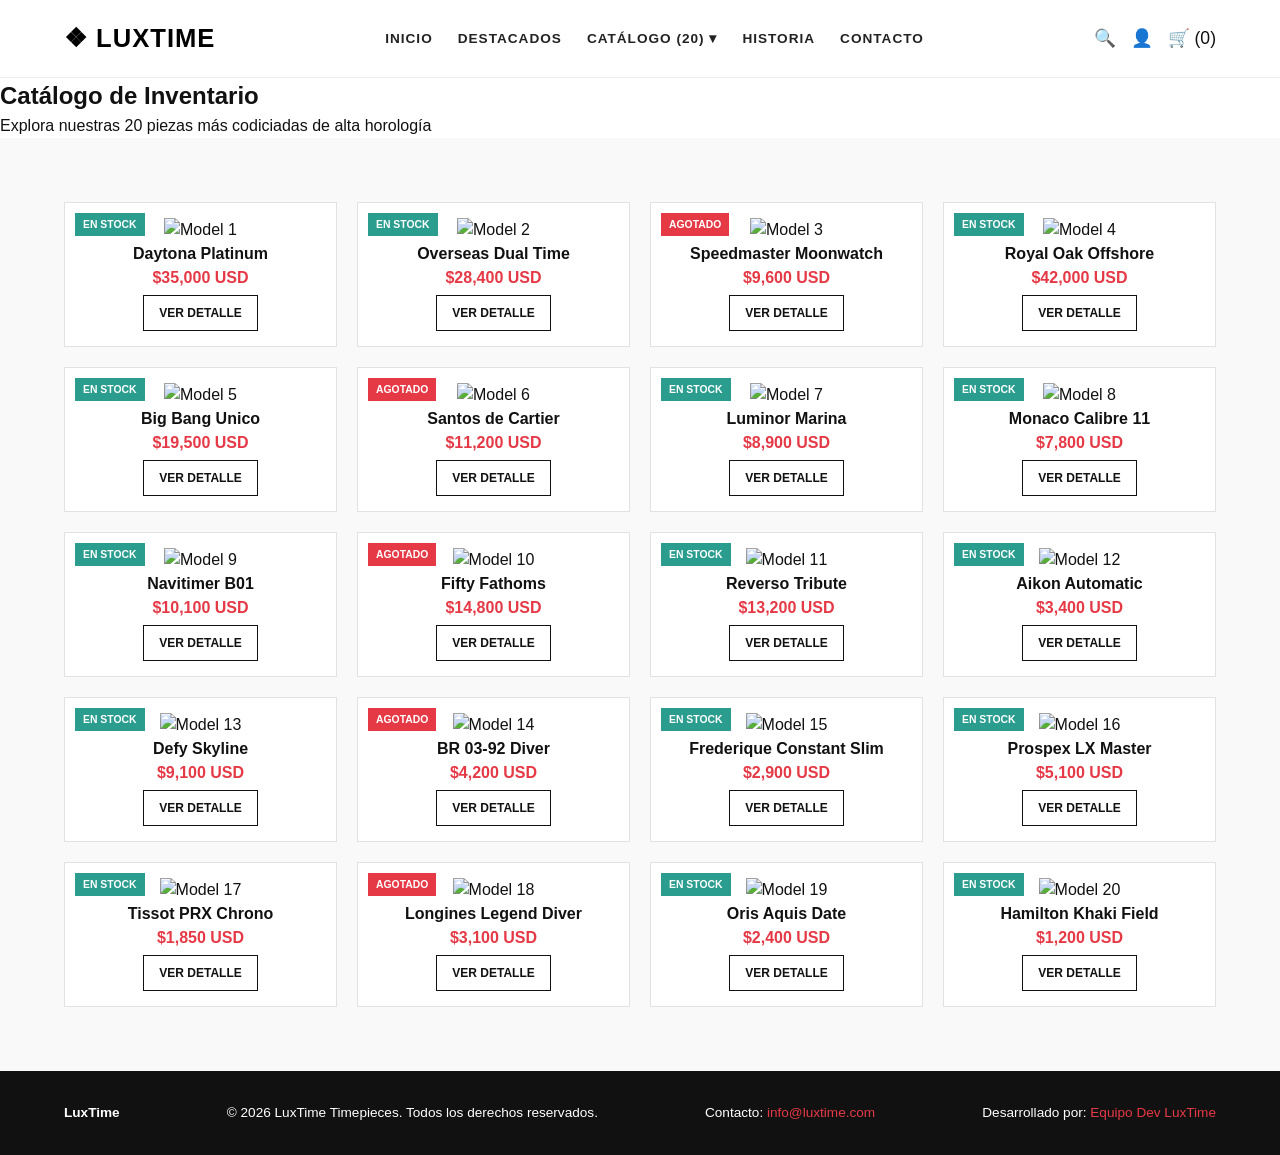
==== catalogo.html @ 8f3d5756 "feat: proyecto LUXTIME con navegación y catálogo completo" ====
<!DOCTYPE html>
<html lang="es">
<head>
    <meta charset="UTF-8">
    <meta name="viewport" content="width=device-width, initial-scale=1.0">
    <title>Catálogo Completo | LuxTime Boutique</title>
    <!-- Vinculamos el mismo CSS para mantener la colorimetría -->
    <link rel="stylesheet" href="style.css">
</head>
<body>

    <!-- NAVBAR IDÉNTICO (Mantenemos coherencia visual) -->
    <header class="navbar">
        <div class="logo">
            <span class="logo-icon">❖</span> LuxTime
        </div>
        <nav>
    <ul class="nav-links">
        <li><a href="index.html">INICIO</a></li>
        <li><a href="index.html#destacados">DESTACADOS</a></li>
        
        <!-- ELEMENTO CON DESPLEGABLE -->
        <li class="dropdown">
            <a href="catalogo.html" class="dropbtn">CATÁLOGO (20) ▾</a>
            <div class="dropdown-content">
                <a href="catalogo.html" class="btn-dropdown">VER COLECCIÓN</a>
                <a href="catalogo.html">Ver Disponibles</a>
                <a href="catalogo.html">Agotados</a>
            </div>
        </li>

        <li><a href="index.html#historia">HISTORIA</a></li>
        <li><a href="index.html#contacto">CONTACTO</a></li>
    </ul>
</nav>
        <div class="nav-icons">
            <span>🔍</span>
            <span>👤</span>
            <span>🛒 (0)</span>
        </div>
    </header>

    <!-- BANNER SECUNDARIO PARA EL CATÁLOGO -->
    <section class="catalog-hero">
        <h1>Catálogo de Inventario</h1>
        <p>Explora nuestras 20 piezas más codiciadas de alta horología</p>
    </section>

    <!-- SECCIÓN: CATÁLOGO COMPLETO (20 RELOJES) -->
    <main class="container bg-light">
        <div class="grid-catalog">
            <!-- 1 -->
            <div class="catalog-card">
                <span class="badge stock">En Stock</span>
                <img src="https://images.unsplash.com/photo-1523275335684-37898b6baf30?w=400" alt="Model 1">
                <h4>Daytona Platinum</h4>
                <p class="price">$35,000 USD</p>
                <a href="index.html#detalle-producto" class="btn-card">Ver Detalle</a>
            </div>
            <!-- 2 -->
            <div class="catalog-card">
                <span class="badge stock">En Stock</span>
                <img src="https://images.unsplash.com/photo-1522335789203-aabd1fc54bc9?w=400" alt="Model 2">
                <h4>Overseas Dual Time</h4>
                <p class="price">$28,400 USD</p>
                <a href="index.html#detalle-producto" class="btn-card">Ver Detalle</a>
            </div>
            <!-- 3 -->
            <div class="catalog-card">
                <span class="badge soldout">Agotado</span>
                <img src="https://images.unsplash.com/photo-1547996160-81dfa63595aa?w=400" alt="Model 3">
                <h4>Speedmaster Moonwatch</h4>
                <p class="price">$9,600 USD</p>
                <a href="index.html#detalle-producto" class="btn-card">Ver Detalle</a>
            </div>
            <!-- 4 -->
            <div class="catalog-card">
                <span class="badge stock">En Stock</span>
                <img src="https://images.unsplash.com/photo-1539185441755-769473a23570?w=400" alt="Model 4">
                <h4>Royal Oak Offshore</h4>
                <p class="price">$42,000 USD</p>
                <a href="index.html#detalle-producto" class="btn-card">Ver Detalle</a>
            </div>
            <!-- 5 -->
            <div class="catalog-card">
                <span class="badge stock">En Stock</span>
                <img src="https://images.unsplash.com/photo-1524805444758-089113d48a6d?w=400" alt="Model 5">
                <h4>Big Bang Unico</h4>
                <p class="price">$19,500 USD</p>
                <a href="index.html#detalle-producto" class="btn-card">Ver Detalle</a>
            </div>
            <!-- 6 -->
            <div class="catalog-card">
                <span class="badge soldout">Agotado</span>
                <img src="https://images.unsplash.com/photo-1614164185128-e4ec99c436d7?w=400" alt="Model 6">
                <h4>Santos de Cartier</h4>
                <p class="price">$11,200 USD</p>
                <a href="index.html#detalle-producto" class="btn-card">Ver Detalle</a>
            </div>
            <!-- 7 -->
            <div class="catalog-card">
                <span class="badge stock">En Stock</span>
                <img src="https://images.unsplash.com/photo-1523275335684-37898b6baf30?w=400" alt="Model 7">
                <h4>Luminor Marina</h4>
                <p class="price">$8,900 USD</p>
                <a href="index.html#detalle-producto" class="btn-card">Ver Detalle</a>
            </div>
            <!-- 8 -->
            <div class="catalog-card">
                <span class="badge stock">En Stock</span>
                <img src="https://images.unsplash.com/photo-1522335789203-aabd1fc54bc9?w=400" alt="Model 8">
                <h4>Monaco Calibre 11</h4>
                <p class="price">$7,800 USD</p>
                <a href="index.html#detalle-producto" class="btn-card">Ver Detalle</a>
            </div>
            <!-- 9 -->
            <div class="catalog-card">
                <span class="badge stock">En Stock</span>
                <img src="https://images.unsplash.com/photo-1547996160-81dfa63595aa?w=400" alt="Model 9">
                <h4>Navitimer B01</h4>
                <p class="price">$10,100 USD</p>
                <a href="index.html#detalle-producto" class="btn-card">Ver Detalle</a>
            </div>
            <!-- 10 -->
            <div class="catalog-card">
                <span class="badge soldout">Agotado</span>
                <img src="https://images.unsplash.com/photo-1539185441755-769473a23570?w=400" alt="Model 10">
                <h4>Fifty Fathoms</h4>
                <p class="price">$14,800 USD</p>
                <a href="index.html#detalle-producto" class="btn-card">Ver Detalle</a>
            </div>
            <!-- 11 -->
            <div class="catalog-card">
                <span class="badge stock">En Stock</span>
                <img src="https://images.unsplash.com/photo-1524805444758-089113d48a6d?w=400" alt="Model 11">
                <h4>Reverso Tribute</h4>
                <p class="price">$13,200 USD</p>
                <a href="index.html#detalle-producto" class="btn-card">Ver Detalle</a>
            </div>
            <!-- 12 -->
            <div class="catalog-card">
                <span class="badge stock">En Stock</span>
                <img src="https://images.unsplash.com/photo-1614164185128-e4ec99c436d7?w=400" alt="Model 12">
                <h4>Aikon Automatic</h4>
                <p class="price">$3,400 USD</p>
                <a href="index.html#detalle-producto" class="btn-card">Ver Detalle</a>
            </div>
            <!-- 13 -->
            <div class="catalog-card">
                <span class="badge stock">En Stock</span>
                <img src="https://images.unsplash.com/photo-1523275335684-37898b6baf30?w=400" alt="Model 13">
                <h4>Defy Skyline</h4>
                <p class="price">$9,100 USD</p>
                <a href="index.html#detalle-producto" class="btn-card">Ver Detalle</a>
            </div>
            <!-- 14 -->
            <div class="catalog-card">
                <span class="badge soldout">Agotado</span>
                <img src="https://images.unsplash.com/photo-1522335789203-aabd1fc54bc9?w=400" alt="Model 14">
                <h4>BR 03-92 Diver</h4>
                <p class="price">$4,200 USD</p>
                <a href="index.html#detalle-producto" class="btn-card">Ver Detalle</a>
            </div>
            <!-- 15 -->
            <div class="catalog-card">
                <span class="badge stock">En Stock</span>
                <img src="https://images.unsplash.com/photo-1547996160-81dfa63595aa?w=400" alt="Model 15">
                <h4>Frederique Constant Slim</h4>
                <p class="price">$2,900 USD</p>
                <a href="index.html#detalle-producto" class="btn-card">Ver Detalle</a>
            </div>
            <!-- 16 -->
            <div class="catalog-card">
                <span class="badge stock">En Stock</span>
                <img src="https://images.unsplash.com/photo-1539185441755-769473a23570?w=400" alt="Model 16">
                <h4>Prospex LX Master</h4>
                <p class="price">$5,100 USD</p>
                <a href="index.html#detalle-producto" class="btn-card">Ver Detalle</a>
            </div>
            <!-- 17 -->
            <div class="catalog-card">
                <span class="badge stock">En Stock</span>
                <img src="https://images.unsplash.com/photo-1524805444758-089113d48a6d?w=400" alt="Model 17">
                <h4>Tissot PRX Chrono</h4>
                <p class="price">$1,850 USD</p>
                <a href="index.html#detalle-producto" class="btn-card">Ver Detalle</a>
            </div>
            <!-- 18 -->
            <div class="catalog-card">
                <span class="badge soldout">Agotado</span>
                <img src="https://images.unsplash.com/photo-1614164185128-e4ec99c436d7?w=400" alt="Model 18">
                <h4>Longines Legend Diver</h4>
                <p class="price">$3,100 USD</p>
                <a href="index.html#detalle-producto" class="btn-card">Ver Detalle</a>
            </div>
            <!-- 19 -->
            <div class="catalog-card">
                <span class="badge stock">En Stock</span>
                <img src="https://images.unsplash.com/photo-1523275335684-37898b6baf30?w=400" alt="Model 19">
                <h4>Oris Aquis Date</h4>
                <p class="price">$2,400 USD</p>
                <a href="index.html#detalle-producto" class="btn-card">Ver Detalle</a>
            </div>
            <!-- 20 -->
            <div class="catalog-card">
                <span class="badge stock">En Stock</span>
                <img src="https://images.unsplash.com/photo-1522335789203-aabd1fc54bc9?w=400" alt="Model 20">
                <h4>Hamilton Khaki Field</h4>
                <p class="price">$1,200 USD</p>
                <a href="index.html#detalle-producto" class="btn-card">Ver Detalle</a>
            </div>
        </div>
    </main>

    <!-- FOOTER FLEXBOX -->
    <footer class="site-footer">
        <div class="footer-container">
            <div class="footer-item">
                <strong>LuxTime</strong>
            </div>
            <div class="footer-item">
                © 2026 LuxTime Timepieces. Todos los derechos reservados.
            </div>
            <div class="footer-item">
                Contacto: <a href="mailto:info@luxtime.com">info@luxtime.com</a>
            </div>
            <div class="footer-item">
                Desarrollado por: <a href="#">Equipo Dev LuxTime</a>
            </div>
        </div>
    </footer>

</body>
</html>
---- style.css ----
/* RESET GENERAL Y TIPOGRAFÍA LIMPIA (ESTILO CRM JEWELERS) */
* {
    margin: 0;
    padding: 0;
    box-sizing: border-box;
    font-family: 'Helvetica Neue', Helvetica, Arial, sans-serif;
}

body {
    background-color: #ffffff;
    color: #111111;
    line-height: 1.5;
}

/* NAVBAR LIMPIO EN FONDO BLANCO COMO CRM JEWELERS */
.navbar {
    display: flex;
    justify-content: space-between;
    align-items: center;
    padding: 1.2rem 5%;
    background-color: #ffffff;
    border-bottom: 1px solid #eeeeee;
    position: sticky;
    top: 0;
    z-index: 1000;
}

.logo {
    font-size: 1.6rem;
    font-weight: 800;
    letter-spacing: 1px;
    color: #000000;
    text-transform: uppercase;
}

.nav-links {
    display: flex;
    list-style: none;
    gap: 25px;
}

.nav-links a {
    text-decoration: none;
    color: #222222;
    font-size: 0.85rem;
    font-weight: 700;
    text-transform: uppercase;
    letter-spacing: 1px;
    transition: color 0.2s;
}

.nav-links a:hover, .nav-links a.active {
    color: #e63946; /* Acento Rojo/Coral tipo CRM Jewelers */
}

.nav-icons {
    display: flex;
    gap: 15px;
    font-size: 1.1rem;
    cursor: pointer;
}

/* BANNER SLIDER CON CSS ANIMATION */
.hero-slider {
    position: relative;
    height: 75vh;
    overflow: hidden;
}

.slide {
    position: absolute;
    width: 100%;
    height: 100%;
    background-size: cover;
    background-position: center;
    display: flex;
    align-items: center;
    justify-content: center;
    opacity: 0;
    animation: slideLoop 12s infinite;
}

.slide-1 {
    background-image: linear-gradient(rgba(0,0,0,0.45), rgba(0,0,0,0.45)), url('https://images.unsplash.com/photo-1523275335684-37898b6baf30?w=1600');
    animation-delay: 0s;
}

.slide-2 {
    background-image: linear-gradient(rgba(0,0,0,0.45), rgba(0,0,0,0.45)), url('https://images.unsplash.com/photo-1522335789203-aabd1fc54bc9?w=1600');
    animation-delay: 4s;
}

.slide-3 {
    background-image: linear-gradient(rgba(0,0,0,0.45), rgba(0,0,0,0.45)), url('https://images.unsplash.com/photo-1547996160-81dfa63595aa?w=1600');
    animation-delay: 8s;
}

@keyframes slideLoop {
    0% { opacity: 0; }
    8% { opacity: 1; }
    33% { opacity: 1; }
    41% { opacity: 0; }
    100% { opacity: 0; }
}

.hero-overlay {
    text-align: center;
    color: #ffffff;
    max-width: 700px;
    padding: 0 20px;
}

.sub-title {
    text-transform: uppercase;
    letter-spacing: 3px;
    font-size: 0.85rem;
    font-weight: 600;
    display: block;
    margin-bottom: 10px;
}

.hero-overlay h1 {
    font-size: 3rem;
    font-weight: 800;
    text-transform: uppercase;
    line-height: 1.1;
    margin-bottom: 15px;
}

.btn-primary {
    display: inline-block;
    background-color: #e63946;
    color: #ffffff;
    padding: 12px 30px;
    text-decoration: none;
    font-weight: 700;
    font-size: 0.85rem;
    letter-spacing: 1px;
    border: none;
    cursor: pointer;
    margin-top: 15px;
    transition: background-color 0.3s;
}

.btn-primary:hover {
    background-color: #111111;
}

/* CONTENEDORES Y TÍTULOS DE SECCIÓN */
.container {
    padding: 4rem 5%;
}

.bg-light {
    background-color: #f9f9f9;
}

.section-title {
    text-align: center;
    font-size: 1.8rem;
    text-transform: uppercase;
    letter-spacing: 1px;
    margin-bottom: 2.5rem;
    position: relative;
}

.section-title::after {
    content: '';
    width: 50px;
    height: 2px;
    background-color: #e63946;
    display: block;
    margin: 10px auto 0;
}

.sub-section-title {
    font-size: 1.2rem;
    text-transform: uppercase;
    margin: 2rem 0 1rem;
}

/* SECCIÓN 6 RELOJES DESTACADOS */
.grid-6 {
    display: grid;
    grid-template-columns: repeat(3, 1fr);
    gap: 30px;
}

.card {
    border: 1px solid #eee;
    padding: 15px;
    text-align: center;
    background: #fff;
    transition: box-shadow 0.3s;
}

.card:hover {
    box-shadow: 0 10px 20px rgba(0,0,0,0.08);
}

.card-img img {
    width: 100%;
    height: 220px;
    object-fit: cover;
}

.card h3 {
    font-size: 1.1rem;
    margin: 10px 0 5px;
}

.price {
    font-weight: 700;
    color: #e63946;
    margin-bottom: 5px;
}

.rating {
    color: #ffb703;
    font-size: 0.9rem;
    margin-bottom: 10px;
}

.btn-card {
    display: inline-block;
    padding: 8px 15px;
    border: 1px solid #111;
    color: #111;
    text-decoration: none;
    font-size: 0.75rem;
    font-weight: 700;
    text-transform: uppercase;
}

.btn-card:hover {
    background-color: #111;
    color: #fff;
}

/* SECCIÓN CATÁLOGO (20 RELOJES CON BADGES STOCK) */
.grid-catalog {
    display: grid;
    grid-template-columns: repeat(4, 1fr);
    gap: 20px;
}

.catalog-card {
    background: #ffffff;
    border: 1px solid #e2e2e2;
    padding: 15px;
    position: relative;
    text-align: center;
}

.catalog-card img {
    width: 100%;
    height: 180px;
    object-fit: cover;
}

.badge {
    position: absolute;
    top: 10px;
    left: 10px;
    padding: 4px 8px;
    font-size: 0.65rem;
    font-weight: 800;
    text-transform: uppercase;
    color: #fff;
}

.badge.stock { background-color: #2a9d8f; }
.badge.soldout { background-color: #e63946; }

/* VISTA AMPLIA Y ZOOM DETALLE DE PRODUCTO */
.product-detail-wrapper {
    display: grid;
    grid-template-columns: 1fr 1fr;
    gap: 40px;
    align-items: center;
}

.zoom-container {
    overflow: hidden;
    border: 1px solid #eee;
}

.zoom-img {
    width: 100%;
    height: 400px;
    object-fit: cover;
    transition: transform 0.5s ease;
    cursor: zoom-in;
}

.zoom-container:hover .zoom-img {
    transform: scale(1.3);
}

.customizer {
    margin: 20px 0;
    display: flex;
    flex-direction: column;
    gap: 10px;
}

.customizer input, .customizer select {
    padding: 10px;
    border: 1px solid #ccc;
}

.horizontal-scroll {
    display: flex;
    gap: 15px;
    overflow-x: auto;
    padding-bottom: 10px;
}

.related-card {
    min-width: 150px;
    border: 1px solid #eee;
    text-align: center;
    padding: 10px;
}

.related-card img {
    width: 100%;
    height: 100px;
    object-fit: cover;
}

/* HISTORIA Y GALERÍA MOSAICO */
.timeline-container {
    display: grid;
    grid-template-columns: repeat(4, 1fr);
    gap: 20px;
    margin-bottom: 3rem;
}

.time-box {
    background: #fff;
    padding: 20px;
    border-top: 3px solid #e63946;
    border-left: 1px solid #eee;
    border-right: 1px solid #eee;
    border-bottom: 1px solid #eee;
}

.time-box .year {
    font-size: 1.5rem;
    font-weight: 800;
    color: #e63946;
}

.mosaic-gallery {
    display: grid;
    grid-template-columns: repeat(3, 1fr);
    gap: 15px;
}

.mosaic-item img {
    width: 100%;
    height: 200px;
    object-fit: cover;
}

.mosaic-item.item-large img { height: 415px; }
.mosaic-item.item-wide { grid-column: span 2; }

/* FORMULARIO Y VALIDACIÓN VISUAL CSS EXIGIDA */
.contact-wrapper {
    display: grid;
    grid-template-columns: 2fr 1fr;
    gap: 40px;
}

.contact-form {
    display: flex;
    flex-direction: column;
    gap: 15px;
}

.form-group {
    display: flex;
    flex-direction: column;
}

.form-group label {
    font-size: 0.8rem;
    font-weight: 700;
    margin-bottom: 5px;
}

.form-group input, .form-group textarea {
    padding: 12px;
    border: 1px solid #ccc;
    outline: none;
}

/* Validaciones CSS activas */
.form-group input:focus:invalid, .form-group textarea:focus:invalid {
    border-color: #e63946;
}

.form-group input:valid, .form-group textarea:valid {
    border-color: #2a9d8f;
}

/* FOOTER NATIVO IMPLEMENTADO CON FLEXBOX */
.site-footer {
    background-color: #111111;
    color: #ffffff;
    padding: 2rem 5%;
}

.footer-container {
    display: flex;
    justify-content: space-between;
    align-items: center;
    flex-wrap: wrap;
    gap: 15px;
    font-size: 0.85rem;
}

.footer-container a {
    color: #e63946;
    text-decoration: none;
}

/* ==========================================
   BREAKPOINTS RESPONSIVOS (EXIGIDOS MÍNIMO 3)
   ========================================== */

/* Breakpoint 1: Laptops/Tablets horizontales (<= 1024px) */
@media (max-width: 1024px) {
    .grid-catalog {
        grid-template-columns: repeat(3, 1fr);
    }
    .timeline-container {
        grid-template-columns: repeat(2, 1fr);
    }
}

/* Breakpoint 2: Tablets (<= 768px) */
@media (max-width: 768px) {
    .navbar {
        flex-direction: column;
        gap: 15px;
    }
    .grid-6 {
        grid-template-columns: repeat(2, 1fr);
    }
    .grid-catalog {
        grid-template-columns: repeat(2, 1fr);
    }
    .product-detail-wrapper, .contact-wrapper {
        grid-template-columns: 1fr;
    }
    .mosaic-gallery {
        grid-template-columns: 1fr;
    }
    .mosaic-item.item-large img { height: 200px; }
    .mosaic-item.item-wide { grid-column: span 1; }
}

/* Breakpoint 3: Smartphones (<= 480px) */
@media (max-width: 480px) {
    .hero-overlay h1 {
        font-size: 1.8rem;
    }
    .grid-6, .grid-catalog, .timeline-container {
        grid-template-columns: 1fr;
    }
    .footer-container {
        flex-direction: column;
        text-align: center;
    }
}
/* =========================================
   MENÚ DESPLEGABLE (DROPDOWN) EN NAVBAR
   ========================================= */

/* Asegurar que el elemento padre sirva de ancla */
.nav-links li.dropdown {
    position: relative;
    display: inline-block;
}

/* Menú oculto por defecto */
.dropdown-content {
    display: none;
    position: absolute;
    top: 100%; /* Aparece justo debajo del menú */
    left: 50%;
    transform: translateX(-50%);
    background-color: #ffffff;
    min-width: 180px;
    box-shadow: 0px 8px 16px rgba(0, 0, 0, 0.15);
    border-radius: 4px;
    padding: 10px 0;
    z-index: 1000;
    border-top: 3px solid #e63946; /* Límite con color de acento */
}

/* Enlaces dentro del desplegable */
.dropdown-content a {
    color: #111111 !important;
    padding: 10px 16px;
    text-decoration: none;
    display: block;
    font-size: 0.8rem;
    font-weight: 600;
    text-transform: uppercase;
    text-align: center;
    transition: background-color 0.2s ease, color 0.2s ease;
}

/* Hover sobre las opciones del desplegable */
.dropdown-content a:hover {
    background-color: #f5f5f5;
    color: #e63946 !important;
}

/* Estilo especial para el botón "VER COLECCIÓN" dentro del desplegable */
.dropdown-content a.btn-dropdown {
    background-color: #111111;
    color: #ffffff !important;
    margin: 5px 12px;
    border-radius: 3px;
    letter-spacing: 1px;
}

.dropdown-content a.btn-dropdown:hover {
    background-color: #e63946;
    color: #ffffff !important;
}

/* MOSTRAR EL MENÚ AL PASAR EL CURSOR (HOVER) */
.dropdown:hover .dropdown-content {
    display: block;
}
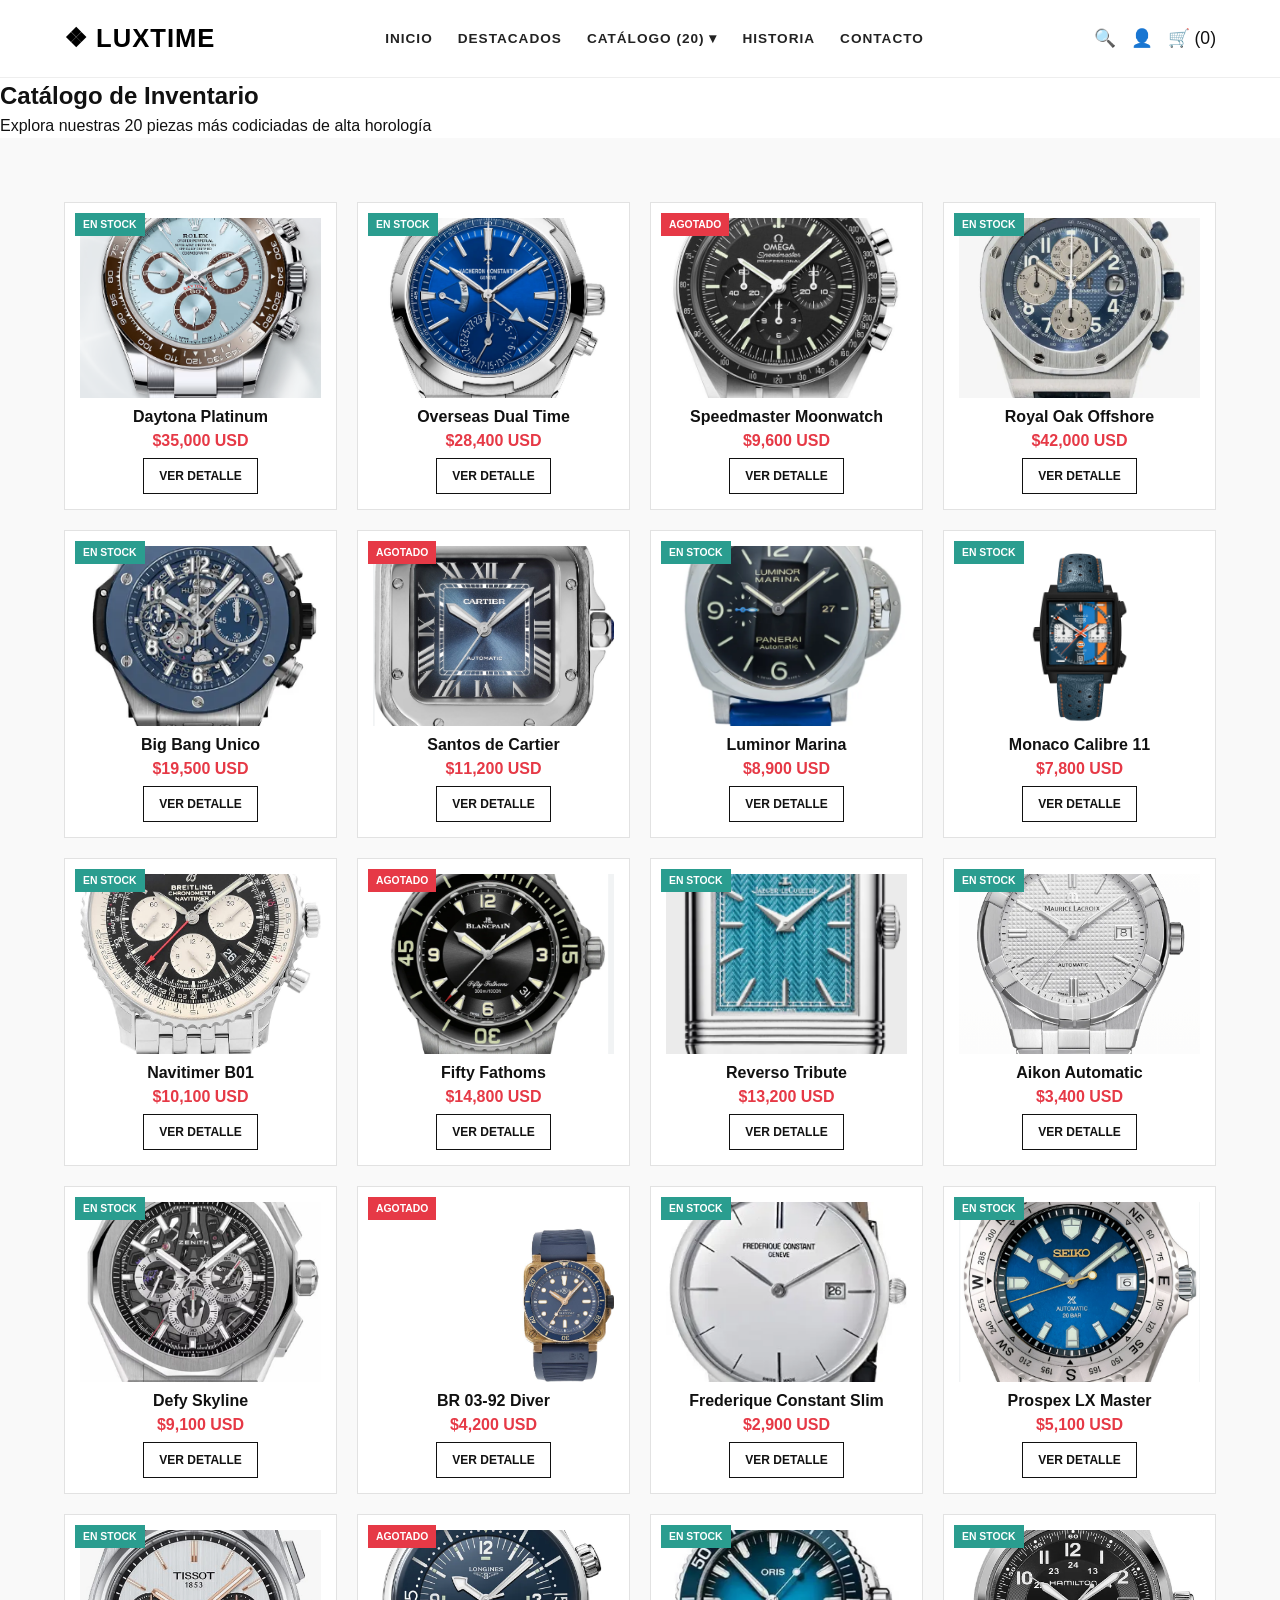
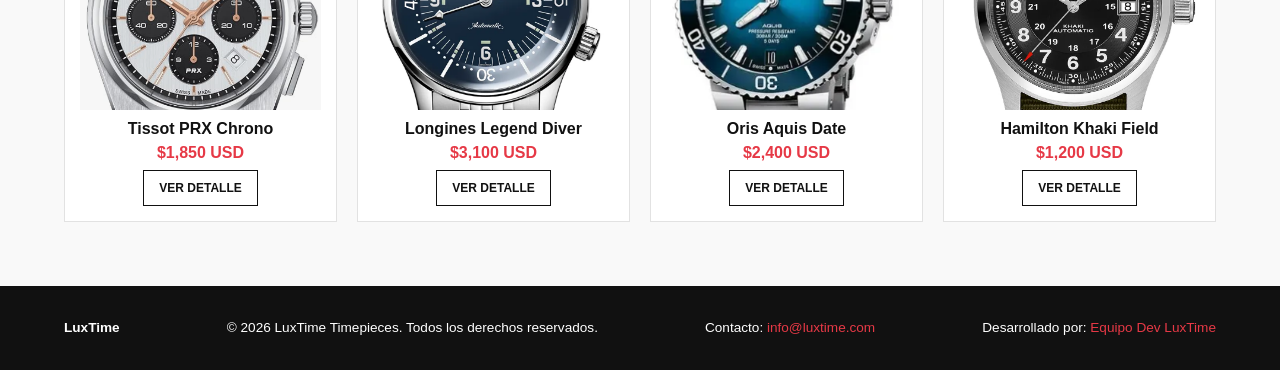
==== commit 3c146352: "Actualizo todo el catalogo y se añaden imagenes de todos los relojes disponibles" ====
--- a/catalogo.html
+++ b/catalogo.html
@@ -52,7 +52,7 @@
             <!-- 1 -->
             <div class="catalog-card">
                 <span class="badge stock">En Stock</span>
-                <img src="https://images.unsplash.com/photo-1523275335684-37898b6baf30?w=400" alt="Model 1">
+                <img src="Daytona Platinum.png" alt="Model 1">
                 <h4>Daytona Platinum</h4>
                 <p class="price">$35,000 USD</p>
                 <a href="index.html#detalle-producto" class="btn-card">Ver Detalle</a>
@@ -60,7 +60,7 @@
             <!-- 2 -->
             <div class="catalog-card">
                 <span class="badge stock">En Stock</span>
-                <img src="https://images.unsplash.com/photo-1522335789203-aabd1fc54bc9?w=400" alt="Model 2">
+                <img src="Overseas Dual Time.png" alt="Model 2">
                 <h4>Overseas Dual Time</h4>
                 <p class="price">$28,400 USD</p>
                 <a href="index.html#detalle-producto" class="btn-card">Ver Detalle</a>
@@ -68,7 +68,7 @@
             <!-- 3 -->
             <div class="catalog-card">
                 <span class="badge soldout">Agotado</span>
-                <img src="https://images.unsplash.com/photo-1547996160-81dfa63595aa?w=400" alt="Model 3">
+                <img src="Speedmaster Moonwatch.png" alt="Model 3">
                 <h4>Speedmaster Moonwatch</h4>
                 <p class="price">$9,600 USD</p>
                 <a href="index.html#detalle-producto" class="btn-card">Ver Detalle</a>
@@ -76,7 +76,7 @@
             <!-- 4 -->
             <div class="catalog-card">
                 <span class="badge stock">En Stock</span>
-                <img src="https://images.unsplash.com/photo-1539185441755-769473a23570?w=400" alt="Model 4">
+                <img src="Royal Oak Offshore.png" alt="Model 4">
                 <h4>Royal Oak Offshore</h4>
                 <p class="price">$42,000 USD</p>
                 <a href="index.html#detalle-producto" class="btn-card">Ver Detalle</a>
@@ -84,7 +84,7 @@
             <!-- 5 -->
             <div class="catalog-card">
                 <span class="badge stock">En Stock</span>
-                <img src="https://images.unsplash.com/photo-1524805444758-089113d48a6d?w=400" alt="Model 5">
+                <img src="Big Bang Unico.png" alt="Model 5">
                 <h4>Big Bang Unico</h4>
                 <p class="price">$19,500 USD</p>
                 <a href="index.html#detalle-producto" class="btn-card">Ver Detalle</a>
@@ -92,7 +92,7 @@
             <!-- 6 -->
             <div class="catalog-card">
                 <span class="badge soldout">Agotado</span>
-                <img src="https://images.unsplash.com/photo-1614164185128-e4ec99c436d7?w=400" alt="Model 6">
+                <img src="Santos de Cartier.png" alt="Model 6">
                 <h4>Santos de Cartier</h4>
                 <p class="price">$11,200 USD</p>
                 <a href="index.html#detalle-producto" class="btn-card">Ver Detalle</a>
@@ -100,7 +100,7 @@
             <!-- 7 -->
             <div class="catalog-card">
                 <span class="badge stock">En Stock</span>
-                <img src="https://images.unsplash.com/photo-1523275335684-37898b6baf30?w=400" alt="Model 7">
+                <img src="Luminor Marina.png" alt="Model 7">
                 <h4>Luminor Marina</h4>
                 <p class="price">$8,900 USD</p>
                 <a href="index.html#detalle-producto" class="btn-card">Ver Detalle</a>
@@ -108,7 +108,7 @@
             <!-- 8 -->
             <div class="catalog-card">
                 <span class="badge stock">En Stock</span>
-                <img src="https://images.unsplash.com/photo-1522335789203-aabd1fc54bc9?w=400" alt="Model 8">
+                <img src="Monaco Calibre 11.png" alt="Model 8">
                 <h4>Monaco Calibre 11</h4>
                 <p class="price">$7,800 USD</p>
                 <a href="index.html#detalle-producto" class="btn-card">Ver Detalle</a>
@@ -116,7 +116,7 @@
             <!-- 9 -->
             <div class="catalog-card">
                 <span class="badge stock">En Stock</span>
-                <img src="https://images.unsplash.com/photo-1547996160-81dfa63595aa?w=400" alt="Model 9">
+                <img src="Navitimer B01.jpg" alt="Model 9">
                 <h4>Navitimer B01</h4>
                 <p class="price">$10,100 USD</p>
                 <a href="index.html#detalle-producto" class="btn-card">Ver Detalle</a>
@@ -124,7 +124,7 @@
             <!-- 10 -->
             <div class="catalog-card">
                 <span class="badge soldout">Agotado</span>
-                <img src="https://images.unsplash.com/photo-1539185441755-769473a23570?w=400" alt="Model 10">
+                <img src="Fifty Fathoms.png" alt="Model 10">
                 <h4>Fifty Fathoms</h4>
                 <p class="price">$14,800 USD</p>
                 <a href="index.html#detalle-producto" class="btn-card">Ver Detalle</a>
@@ -132,7 +132,7 @@
             <!-- 11 -->
             <div class="catalog-card">
                 <span class="badge stock">En Stock</span>
-                <img src="https://images.unsplash.com/photo-1524805444758-089113d48a6d?w=400" alt="Model 11">
+                <img src="Reverso Tribute.png" alt="Model 11">
                 <h4>Reverso Tribute</h4>
                 <p class="price">$13,200 USD</p>
                 <a href="index.html#detalle-producto" class="btn-card">Ver Detalle</a>
@@ -140,7 +140,7 @@
             <!-- 12 -->
             <div class="catalog-card">
                 <span class="badge stock">En Stock</span>
-                <img src="https://images.unsplash.com/photo-1614164185128-e4ec99c436d7?w=400" alt="Model 12">
+                <img src="Aikon Automatic.png" alt="Model 12">
                 <h4>Aikon Automatic</h4>
                 <p class="price">$3,400 USD</p>
                 <a href="index.html#detalle-producto" class="btn-card">Ver Detalle</a>
@@ -148,7 +148,7 @@
             <!-- 13 -->
             <div class="catalog-card">
                 <span class="badge stock">En Stock</span>
-                <img src="https://images.unsplash.com/photo-1523275335684-37898b6baf30?w=400" alt="Model 13">
+                <img src="Defy Skyline.png" alt="Model 13">
                 <h4>Defy Skyline</h4>
                 <p class="price">$9,100 USD</p>
                 <a href="index.html#detalle-producto" class="btn-card">Ver Detalle</a>
@@ -156,7 +156,7 @@
             <!-- 14 -->
             <div class="catalog-card">
                 <span class="badge soldout">Agotado</span>
-                <img src="https://images.unsplash.com/photo-1522335789203-aabd1fc54bc9?w=400" alt="Model 14">
+                <img src="BR 03-92 Diver.png" alt="Model 14">
                 <h4>BR 03-92 Diver</h4>
                 <p class="price">$4,200 USD</p>
                 <a href="index.html#detalle-producto" class="btn-card">Ver Detalle</a>
@@ -164,7 +164,7 @@
             <!-- 15 -->
             <div class="catalog-card">
                 <span class="badge stock">En Stock</span>
-                <img src="https://images.unsplash.com/photo-1547996160-81dfa63595aa?w=400" alt="Model 15">
+                <img src="Frederique Constant Slim.png" alt="Model 15">
                 <h4>Frederique Constant Slim</h4>
                 <p class="price">$2,900 USD</p>
                 <a href="index.html#detalle-producto" class="btn-card">Ver Detalle</a>
@@ -172,7 +172,7 @@
             <!-- 16 -->
             <div class="catalog-card">
                 <span class="badge stock">En Stock</span>
-                <img src="https://images.unsplash.com/photo-1539185441755-769473a23570?w=400" alt="Model 16">
+                <img src="Prospex LX Master.png" alt="Model 16">
                 <h4>Prospex LX Master</h4>
                 <p class="price">$5,100 USD</p>
                 <a href="index.html#detalle-producto" class="btn-card">Ver Detalle</a>
@@ -180,7 +180,7 @@
             <!-- 17 -->
             <div class="catalog-card">
                 <span class="badge stock">En Stock</span>
-                <img src="https://images.unsplash.com/photo-1524805444758-089113d48a6d?w=400" alt="Model 17">
+                <img src="Tissot PRX Chrono.png" alt="Model 17">
                 <h4>Tissot PRX Chrono</h4>
                 <p class="price">$1,850 USD</p>
                 <a href="index.html#detalle-producto" class="btn-card">Ver Detalle</a>
@@ -188,7 +188,7 @@
             <!-- 18 -->
             <div class="catalog-card">
                 <span class="badge soldout">Agotado</span>
-                <img src="https://images.unsplash.com/photo-1614164185128-e4ec99c436d7?w=400" alt="Model 18">
+                <img src="Longines Legend Diver.png" alt="Model 18">
                 <h4>Longines Legend Diver</h4>
                 <p class="price">$3,100 USD</p>
                 <a href="index.html#detalle-producto" class="btn-card">Ver Detalle</a>
@@ -196,7 +196,7 @@
             <!-- 19 -->
             <div class="catalog-card">
                 <span class="badge stock">En Stock</span>
-                <img src="https://images.unsplash.com/photo-1523275335684-37898b6baf30?w=400" alt="Model 19">
+                <img src="Oris Aquis Date.png" alt="Model 19">
                 <h4>Oris Aquis Date</h4>
                 <p class="price">$2,400 USD</p>
                 <a href="index.html#detalle-producto" class="btn-card">Ver Detalle</a>
@@ -204,7 +204,7 @@
             <!-- 20 -->
             <div class="catalog-card">
                 <span class="badge stock">En Stock</span>
-                <img src="https://images.unsplash.com/photo-1522335789203-aabd1fc54bc9?w=400" alt="Model 20">
+                <img src="Hamilton Khaki Field.png" alt="Model 20">
                 <h4>Hamilton Khaki Field</h4>
                 <p class="price">$1,200 USD</p>
                 <a href="index.html#detalle-producto" class="btn-card">Ver Detalle</a>
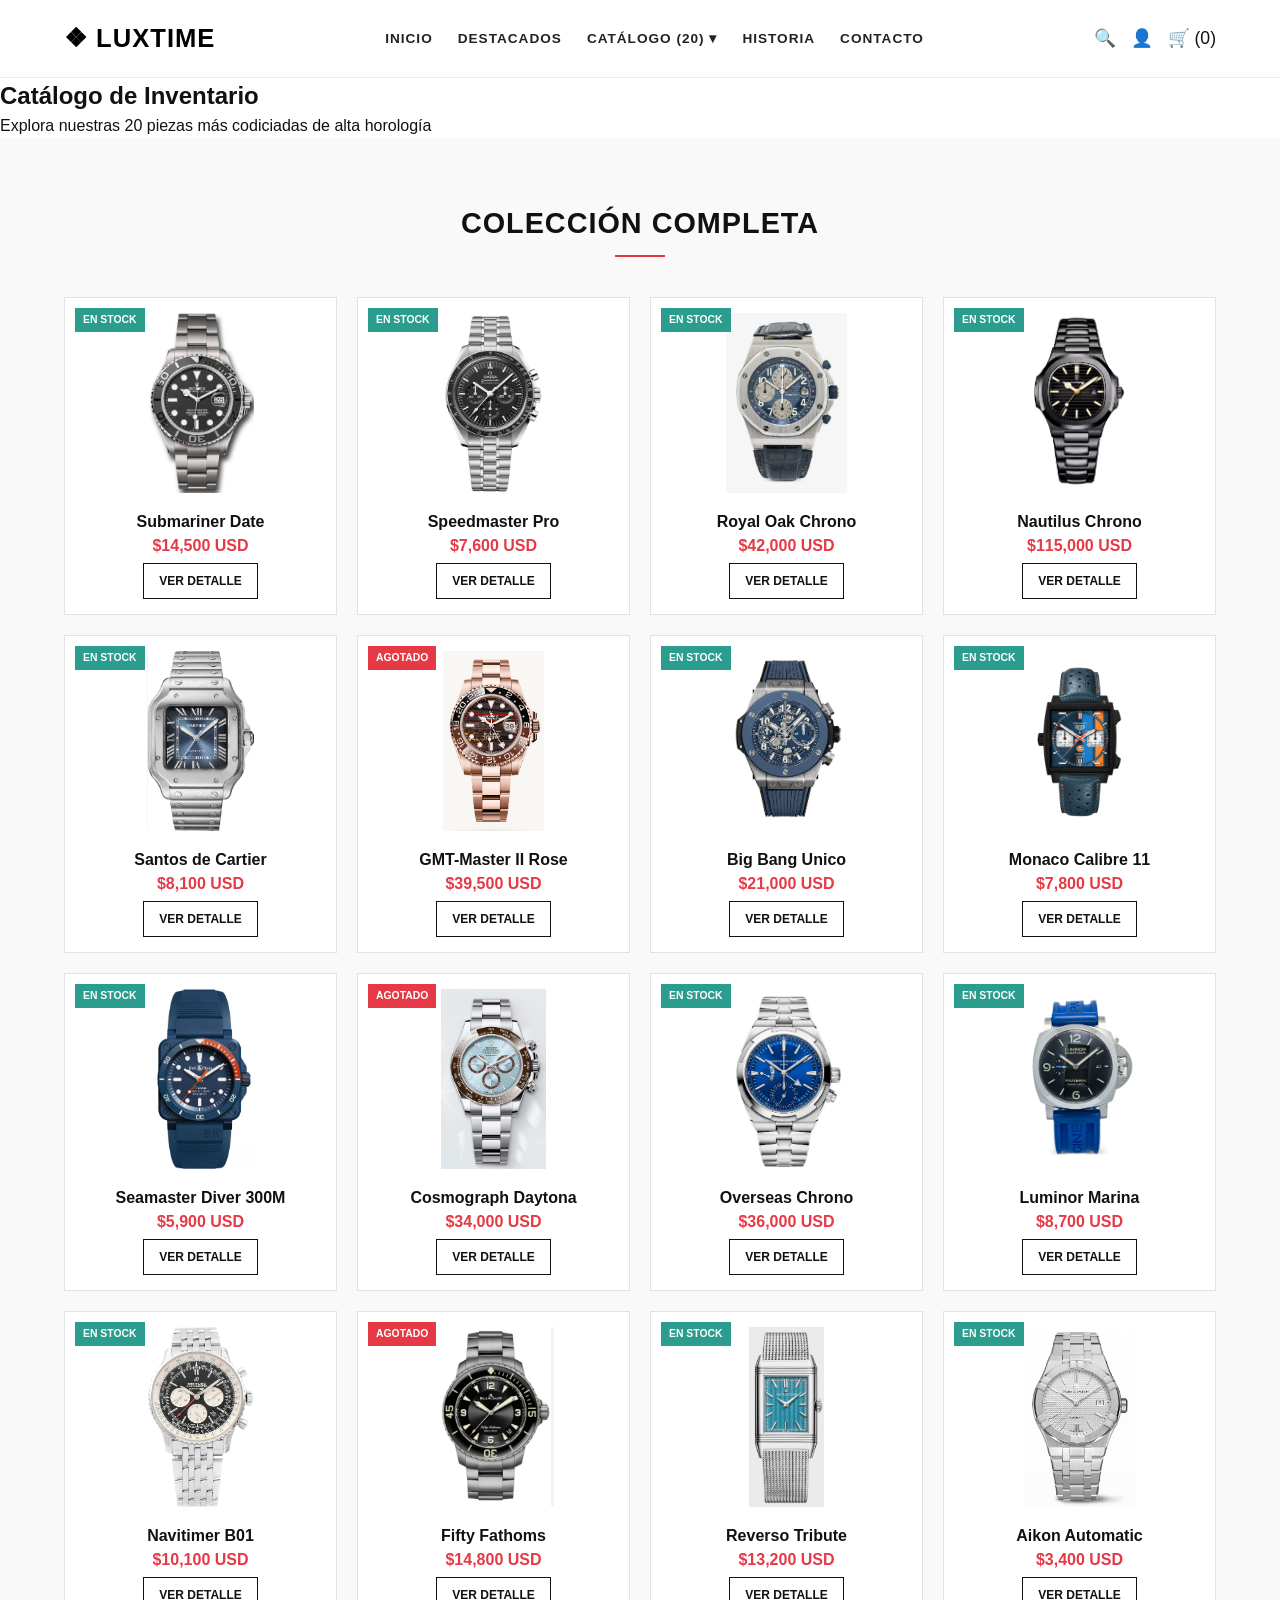
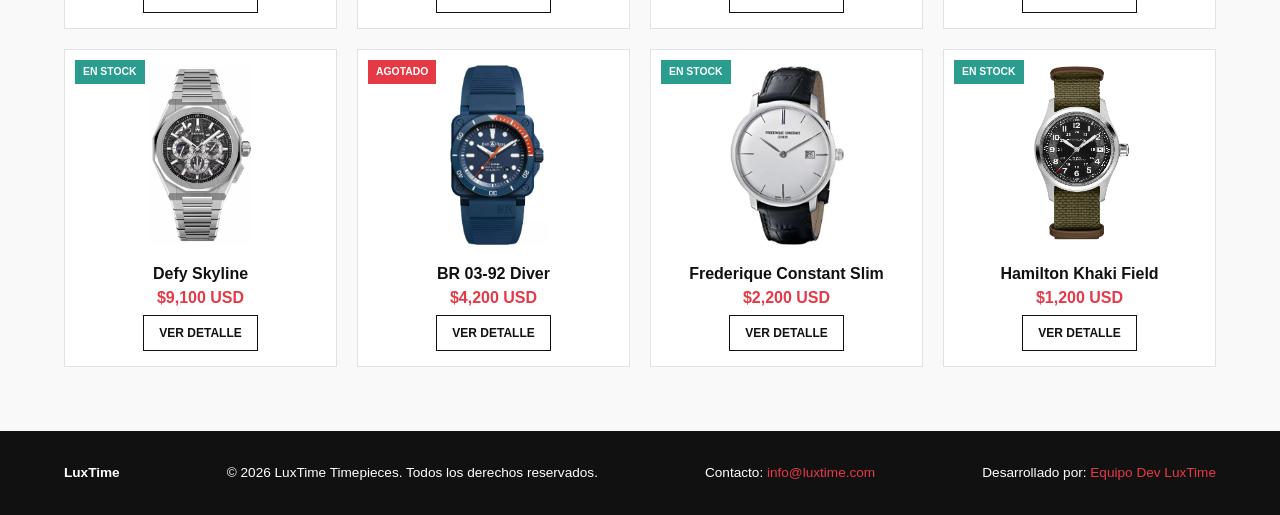
==== commit 9ecc2719: "nuevos cambios de relojes e inventario" ====
--- a/catalogo.html
+++ b/catalogo.html
@@ -47,170 +47,192 @@
     </section>
 
     <!-- SECCIÓN: CATÁLOGO COMPLETO (20 RELOJES) -->
-    <main class="container bg-light">
-        <div class="grid-catalog">
-            <!-- 1 -->
-            <div class="catalog-card">
-                <span class="badge stock">En Stock</span>
-                <img src="Daytona Platinum.png" alt="Model 1">
-                <h4>Daytona Platinum</h4>
-                <p class="price">$35,000 USD</p>
-                <a href="index.html#detalle-producto" class="btn-card">Ver Detalle</a>
-            </div>
-            <!-- 2 -->
-            <div class="catalog-card">
-                <span class="badge stock">En Stock</span>
-                <img src="Overseas Dual Time.png" alt="Model 2">
-                <h4>Overseas Dual Time</h4>
-                <p class="price">$28,400 USD</p>
-                <a href="index.html#detalle-producto" class="btn-card">Ver Detalle</a>
-            </div>
-            <!-- 3 -->
-            <div class="catalog-card">
-                <span class="badge soldout">Agotado</span>
-                <img src="Speedmaster Moonwatch.png" alt="Model 3">
-                <h4>Speedmaster Moonwatch</h4>
-                <p class="price">$9,600 USD</p>
-                <a href="index.html#detalle-producto" class="btn-card">Ver Detalle</a>
-            </div>
-            <!-- 4 -->
-            <div class="catalog-card">
-                <span class="badge stock">En Stock</span>
-                <img src="Royal Oak Offshore.png" alt="Model 4">
-                <h4>Royal Oak Offshore</h4>
-                <p class="price">$42,000 USD</p>
-                <a href="index.html#detalle-producto" class="btn-card">Ver Detalle</a>
-            </div>
-            <!-- 5 -->
-            <div class="catalog-card">
-                <span class="badge stock">En Stock</span>
-                <img src="Big Bang Unico.png" alt="Model 5">
-                <h4>Big Bang Unico</h4>
-                <p class="price">$19,500 USD</p>
-                <a href="index.html#detalle-producto" class="btn-card">Ver Detalle</a>
-            </div>
-            <!-- 6 -->
-            <div class="catalog-card">
-                <span class="badge soldout">Agotado</span>
-                <img src="Santos de Cartier.png" alt="Model 6">
-                <h4>Santos de Cartier</h4>
-                <p class="price">$11,200 USD</p>
-                <a href="index.html#detalle-producto" class="btn-card">Ver Detalle</a>
-            </div>
-            <!-- 7 -->
-            <div class="catalog-card">
-                <span class="badge stock">En Stock</span>
-                <img src="Luminor Marina.png" alt="Model 7">
-                <h4>Luminor Marina</h4>
-                <p class="price">$8,900 USD</p>
-                <a href="index.html#detalle-producto" class="btn-card">Ver Detalle</a>
-            </div>
-            <!-- 8 -->
-            <div class="catalog-card">
-                <span class="badge stock">En Stock</span>
-                <img src="Monaco Calibre 11.png" alt="Model 8">
-                <h4>Monaco Calibre 11</h4>
-                <p class="price">$7,800 USD</p>
-                <a href="index.html#detalle-producto" class="btn-card">Ver Detalle</a>
-            </div>
-            <!-- 9 -->
-            <div class="catalog-card">
-                <span class="badge stock">En Stock</span>
-                <img src="Navitimer B01.jpg" alt="Model 9">
-                <h4>Navitimer B01</h4>
-                <p class="price">$10,100 USD</p>
-                <a href="index.html#detalle-producto" class="btn-card">Ver Detalle</a>
-            </div>
-            <!-- 10 -->
-            <div class="catalog-card">
-                <span class="badge soldout">Agotado</span>
-                <img src="Fifty Fathoms.png" alt="Model 10">
-                <h4>Fifty Fathoms</h4>
-                <p class="price">$14,800 USD</p>
-                <a href="index.html#detalle-producto" class="btn-card">Ver Detalle</a>
-            </div>
-            <!-- 11 -->
-            <div class="catalog-card">
-                <span class="badge stock">En Stock</span>
-                <img src="Reverso Tribute.png" alt="Model 11">
-                <h4>Reverso Tribute</h4>
-                <p class="price">$13,200 USD</p>
-                <a href="index.html#detalle-producto" class="btn-card">Ver Detalle</a>
-            </div>
-            <!-- 12 -->
-            <div class="catalog-card">
-                <span class="badge stock">En Stock</span>
-                <img src="Aikon Automatic.png" alt="Model 12">
-                <h4>Aikon Automatic</h4>
-                <p class="price">$3,400 USD</p>
-                <a href="index.html#detalle-producto" class="btn-card">Ver Detalle</a>
-            </div>
-            <!-- 13 -->
-            <div class="catalog-card">
-                <span class="badge stock">En Stock</span>
-                <img src="Defy Skyline.png" alt="Model 13">
-                <h4>Defy Skyline</h4>
-                <p class="price">$9,100 USD</p>
-                <a href="index.html#detalle-producto" class="btn-card">Ver Detalle</a>
-            </div>
-            <!-- 14 -->
-            <div class="catalog-card">
-                <span class="badge soldout">Agotado</span>
-                <img src="BR 03-92 Diver.png" alt="Model 14">
-                <h4>BR 03-92 Diver</h4>
-                <p class="price">$4,200 USD</p>
-                <a href="index.html#detalle-producto" class="btn-card">Ver Detalle</a>
-            </div>
-            <!-- 15 -->
-            <div class="catalog-card">
-                <span class="badge stock">En Stock</span>
-                <img src="Frederique Constant Slim.png" alt="Model 15">
-                <h4>Frederique Constant Slim</h4>
-                <p class="price">$2,900 USD</p>
-                <a href="index.html#detalle-producto" class="btn-card">Ver Detalle</a>
-            </div>
-            <!-- 16 -->
-            <div class="catalog-card">
-                <span class="badge stock">En Stock</span>
-                <img src="Prospex LX Master.png" alt="Model 16">
-                <h4>Prospex LX Master</h4>
-                <p class="price">$5,100 USD</p>
-                <a href="index.html#detalle-producto" class="btn-card">Ver Detalle</a>
-            </div>
-            <!-- 17 -->
-            <div class="catalog-card">
-                <span class="badge stock">En Stock</span>
-                <img src="Tissot PRX Chrono.png" alt="Model 17">
-                <h4>Tissot PRX Chrono</h4>
-                <p class="price">$1,850 USD</p>
-                <a href="index.html#detalle-producto" class="btn-card">Ver Detalle</a>
-            </div>
-            <!-- 18 -->
-            <div class="catalog-card">
-                <span class="badge soldout">Agotado</span>
-                <img src="Longines Legend Diver.png" alt="Model 18">
-                <h4>Longines Legend Diver</h4>
-                <p class="price">$3,100 USD</p>
-                <a href="index.html#detalle-producto" class="btn-card">Ver Detalle</a>
-            </div>
-            <!-- 19 -->
-            <div class="catalog-card">
-                <span class="badge stock">En Stock</span>
-                <img src="Oris Aquis Date.png" alt="Model 19">
-                <h4>Oris Aquis Date</h4>
-                <p class="price">$2,400 USD</p>
-                <a href="index.html#detalle-producto" class="btn-card">Ver Detalle</a>
-            </div>
-            <!-- 20 -->
-            <div class="catalog-card">
-                <span class="badge stock">En Stock</span>
-                <img src="Hamilton Khaki Field.png" alt="Model 20">
-                <h4>Hamilton Khaki Field</h4>
-                <p class="price">$1,200 USD</p>
-                <a href="index.html#detalle-producto" class="btn-card">Ver Detalle</a>
-            </div>
-        </div>
-    </main>
+    <section class="container bg-light">
+    <h2 class="section-title">Colección Completa</h2>
+    <div class="grid-catalog">
+
+        <!-- 1 -->
+        <div class="catalog-card">
+            <span class="badge stock">En Stock</span>
+            <img src="Submariner Titanium.png" alt="Submariner Date">
+            <h4>Submariner Date</h4>
+            <p class="price">$14,500 USD</p>
+            <a href="#modal-submariner" class="btn-card">Ver Detalle</a>
+        </div>
+
+        <!-- 2 -->
+        <div class="catalog-card">
+            <span class="badge stock">En Stock</span>
+            <img src="Speedmaster Moonwatch.png" alt="Speedmaster Professional">
+            <h4>Speedmaster Pro</h4>
+            <p class="price">$7,600 USD</p>
+            <a href="#modal-speedmaster" class="btn-card">Ver Detalle</a>
+        </div>
+
+        <!-- 3 -->
+        <div class="catalog-card">
+            <span class="badge stock">En Stock</span>
+            <img src="Royal Oak Offshore.png" alt="Royal Oak Chrono">
+            <h4>Royal Oak Chrono</h4>
+            <p class="price">$42,000 USD</p>
+            <a href="#modal-royaloak" class="btn-card">Ver Detalle</a>
+        </div>
+
+        <!-- 4 -->
+        <div class="catalog-card">
+            <span class="badge stock">En Stock</span>
+            <img src="./Nautilus Chrono Black.png" alt="Nautilus Chrono Black">
+            <h4>Nautilus Chrono</h4>
+            <p class="price">$115,000 USD</p>
+            <a href="#modal-nautilus" class="btn-card">Ver Detalle</a>
+        </div>
+
+        <!-- 5 -->
+        <div class="catalog-card">
+            <span class="badge stock">En Stock</span>
+            <img src="./Santos de Cartier.png" alt="Santos de Cartier">
+            <h4>Santos de Cartier</h4>
+            <p class="price">$8,100 USD</p>
+            <a href="#modal-santos" class="btn-card">Ver Detalle</a>
+        </div>
+
+        <!-- 6 -->
+        <div class="catalog-card">
+            <span class="badge soldout">Agotado</span>
+            <img src="./GMT Master Rose.png" alt="GMT Master Rose">
+            <h4>GMT-Master II Rose</h4>
+            <p class="price">$39,500 USD</p>
+            <a href="#modal-gmtrose" class="btn-card">Ver Detalle</a>
+        </div>
+
+        <!-- 7 -->
+        <div class="catalog-card">
+            <span class="badge stock">En Stock</span>
+            <img src="./Big Bang Unico.png" alt="Big Bang Unico">
+            <h4>Big Bang Unico</h4>
+            <p class="price">$21,000 USD</p>
+            <a href="#modal-bigbang" class="btn-card">Ver Detalle</a>
+        </div>
+
+        <!-- 8 -->
+        <div class="catalog-card">
+            <span class="badge stock">En Stock</span>
+            <img src="./Monaco Calibre 11.png" alt="Monaco Calibre 11">
+            <h4>Monaco Calibre 11</h4>
+            <p class="price">$7,800 USD</p>
+            <a href="#modal-monaco" class="btn-card">Ver Detalle</a>
+        </div>
+
+        <!-- 9 -->
+        <div class="catalog-card">
+            <span class="badge stock">En Stock</span>
+            <img src="BR 03-92 Diver.png" alt="Seamaster Diver 300M">
+            <h4>Seamaster Diver 300M</h4>
+            <p class="price">$5,900 USD</p>
+            <a href="#modal-seamaster" class="btn-card">Ver Detalle</a>
+        </div>
+
+        <!-- 10 -->
+        <div class="catalog-card">
+            <span class="badge soldout">Agotado</span>
+            <img src="Daytona Platinum.png" alt="Cosmograph Daytona">
+            <h4>Cosmograph Daytona</h4>
+            <p class="price">$34,000 USD</p>
+            <a href="#modal-daytona" class="btn-card">Ver Detalle</a>
+        </div>
+
+        <!-- 11 -->
+        <div class="catalog-card">
+            <span class="badge stock">En Stock</span>
+            <img src="Overseas Dual Time.png" alt="Overseas Chronograph">
+            <h4>Overseas Chrono</h4>
+            <p class="price">$36,000 USD</p>
+            <a href="#modal-overseas" class="btn-card">Ver Detalle</a>
+        </div>
+
+        <!-- 12 -->
+        <div class="catalog-card">
+            <span class="badge stock">En Stock</span>
+            <img src="./Luminor Marina.png" alt="Luminor Marina">
+            <h4>Luminor Marina</h4>
+            <p class="price">$8,700 USD</p>
+            <a href="#modal-luminor" class="btn-card">Ver Detalle</a>
+        </div>
+
+        <!-- 13 -->
+        <div class="catalog-card">
+            <span class="badge stock">En Stock</span>
+            <img src="Navitimer B01.jpg" alt="Navitimer B01">
+            <h4>Navitimer B01</h4>
+            <p class="price">$10,100 USD</p>
+            <a href="#modal-navitimer" class="btn-card">Ver Detalle</a>
+        </div>
+
+        <!-- 14 -->
+        <div class="catalog-card">
+            <span class="badge soldout">Agotado</span>
+            <img src="./Fifty Fathoms.png" alt="Fifty Fathoms">
+            <h4>Fifty Fathoms</h4>
+            <p class="price">$14,800 USD</p>
+            <a href="#modal-fiftyfathoms" class="btn-card">Ver Detalle</a>
+        </div>
+
+        <!-- 15 -->
+        <div class="catalog-card">
+            <span class="badge stock">En Stock</span>
+            <img src="./Reverso Tribute.png" alt="Reverso Tribute">
+            <h4>Reverso Tribute</h4>
+            <p class="price">$13,200 USD</p>
+            <a href="#modal-reverso" class="btn-card">Ver Detalle</a>
+        </div>
+
+        <!-- 16 -->
+        <div class="catalog-card">
+            <span class="badge stock">En Stock</span>
+            <img src="./Aikon Automatic.png" alt="Aikon Automatic">
+            <h4>Aikon Automatic</h4>
+            <p class="price">$3,400 USD</p>
+            <a href="#modal-aikon" class="btn-card">Ver Detalle</a>
+        </div>
+
+        <!-- 17 -->
+        <div class="catalog-card">
+            <span class="badge stock">En Stock</span>
+            <img src="./Defy Skyline.png" alt="Defy Skyline">
+            <h4>Defy Skyline</h4>
+            <p class="price">$9,100 USD</p>
+            <a href="#modal-defy" class="btn-card">Ver Detalle</a>
+        </div>
+
+        <!-- 18 -->
+        <div class="catalog-card">
+            <span class="badge soldout">Agotado</span>
+            <img src="./BR 03-92 Diver.png" alt="BR 03-92 Diver">
+            <h4>BR 03-92 Diver</h4>
+            <p class="price">$4,200 USD</p>
+            <a href="#modal-br03" class="btn-card">Ver Detalle</a>
+        </div>
+
+        <!-- 19 -->
+        <div class="catalog-card">
+            <span class="badge stock">En Stock</span>
+            <img src="Frederique Constant Slim.png" alt="Frederique Constant Slimline">
+            <h4>Frederique Constant Slim</h4>
+            <p class="price">$2,200 USD</p>
+            <a href="#modal-frederique" class="btn-card">Ver Detalle</a>
+        </div>
+
+        <!-- 20 -->
+        <div class="catalog-card">
+            <span class="badge stock">En Stock</span>
+            <img src="./Hamilton Khaki Field.png" alt="Hamilton Khaki Field">
+            <h4>Hamilton Khaki Field</h4>
+            <p class="price">$1,200 USD</p>
+            <a href="#modal-hamilton" class="btn-card">Ver Detalle</a>
+        </div>
+
+    </div>
+</section>
 
     <!-- FOOTER FLEXBOX -->
     <footer class="site-footer">
@@ -229,6 +251,349 @@
             </div>
         </div>
     </footer>
-
+<!-- ==========================================
+         SISTEMA DE MODALES DE PRODUCTOS (1 A 20)
+         ========================================== -->
+
+    <!-- Modal 1 -->
+    <div id="modal-submariner" class="modal-overlay">
+        <div class="modal-box">
+            <a href="#" class="modal-close">&times;</a>
+            <img src="Submariner Titanium.png" alt="Submariner Date">
+            <h3>Submariner Date</h3>
+            <p class="modal-price">$14,500 USD</p>
+            <ul class="modal-specs">
+                <li><strong>Marca:</strong> Rolex</li>
+                <li><strong>Caja:</strong> Acero Oystersteel</li>
+                <li><strong>Diámetro:</strong> 41 mm</li>
+                <li><strong>Movimiento:</strong> Calibre 3235 Automático</li>
+                <li><strong>Hermeticidad:</strong> 300 Metros</li>
+            </ul>
+        </div>
+    </div>
+
+    <!-- Modal 2 -->
+    <div id="modal-speedmaster" class="modal-overlay">
+        <div class="modal-box">
+            <a href="#" class="modal-close">&times;</a>
+            <img src="Speedmaster Moonwatch.png" alt="Speedmaster Professional">
+            <h3>Speedmaster Pro</h3>
+            <p class="modal-price">$7,600 USD</p>
+            <ul class="modal-specs">
+                <li><strong>Marca:</strong> Omega</li>
+                <li><strong>Caja:</strong> Acero Inoxidable</li>
+                <li><strong>Diámetro:</strong> 42 mm</li>
+                <li><strong>Movimiento:</strong> Calibre 3861 Cuerda Manual</li>
+                <li><strong>Hermeticidad:</strong> 50 Metros</li>
+            </ul>
+        </div>
+    </div>
+
+    <!-- Modal 3 -->
+    <div id="modal-royaloak" class="modal-overlay">
+        <div class="modal-box">
+            <a href="#" class="modal-close">&times;</a>
+            <img src="Royal Oak Offshore.png" alt="Royal Oak Chrono">
+            <h3>Royal Oak Chrono</h3>
+            <p class="modal-price">$42,000 USD</p>
+            <ul class="modal-specs">
+                <li><strong>Marca:</strong> Audemars Piguet</li>
+                <li><strong>Caja:</strong> Acero Inoxidable</li>
+                <li><strong>Diámetro:</strong> 41 mm</li>
+                <li><strong>Movimiento:</strong> Calibre 4401 Automático</li>
+                <li><strong>Hermeticidad:</strong> 50 Metros</li>
+            </ul>
+        </div>
+    </div>
+
+    <!-- Modal 4 -->
+    <div id="modal-nautilus" class="modal-overlay">
+        <div class="modal-box">
+            <a href="#" class="modal-close">&times;</a>
+            <img src="./Nautilus Chrono Black.png" alt="Nautilus Chrono Black">
+            <h3>Nautilus Chrono</h3>
+            <p class="modal-price">$115,000 USD</p>
+            <ul class="modal-specs">
+                <li><strong>Marca:</strong> Patek Philippe</li>
+                <li><strong>Caja:</strong> Acero Inoxidable</li>
+                <li><strong>Diámetro:</strong> 40.5 mm</li>
+                <li><strong>Movimiento:</strong> Calibre CH 28-520 C Automático</li>
+                <li><strong>Hermeticidad:</strong> 120 Metros</li>
+            </ul>
+        </div>
+    </div>
+
+    <!-- Modal 5 -->
+    <div id="modal-santos" class="modal-overlay">
+        <div class="modal-box">
+            <a href="#" class="modal-close">&times;</a>
+            <img src="./Santos de Cartier.png" alt="Santos de Cartier">
+            <h3>Santos de Cartier</h3>
+            <p class="modal-price">$8,100 USD</p>
+            <ul class="modal-specs">
+                <li><strong>Marca:</strong> Cartier</li>
+                <li><strong>Caja:</strong> Acero Inoxidable</li>
+                <li><strong>Diámetro:</strong> 39.8 mm</li>
+                <li><strong>Movimiento:</strong> Calibre 1847 MC Automático</li>
+                <li><strong>Hermeticidad:</strong> 100 Metros</li>
+            </ul>
+        </div>
+    </div>
+
+    <!-- Modal 6 -->
+    <div id="modal-gmtrose" class="modal-overlay">
+        <div class="modal-box">
+            <a href="#" class="modal-close">&times;</a>
+            <img src="./GMT Master Rose.png" alt="GMT Master Rose">
+            <h3>GMT-Master II Rose</h3>
+            <p class="modal-price">$39,500 USD</p>
+            <ul class="modal-specs">
+                <li><strong>Marca:</strong> Rolex</li>
+                <li><strong>Caja:</strong> Oro Everose de 18 ct</li>
+                <li><strong>Diámetro:</strong> 40 mm</li>
+                <li><strong>Movimiento:</strong> Calibre 3285 Automático</li>
+                <li><strong>Hermeticidad:</strong> 100 Metros</li>
+            </ul>
+        </div>
+    </div>
+
+    <!-- Modal 7 -->
+    <div id="modal-bigbang" class="modal-overlay">
+        <div class="modal-box">
+            <a href="#" class="modal-close">&times;</a>
+            <img src="./Big Bang Unico.png" alt="Big Bang Unico">
+            <h3>Big Bang Unico</h3>
+            <p class="modal-price">$21,000 USD</p>
+            <ul class="modal-specs">
+                <li><strong>Marca:</strong> Hublot</li>
+                <li><strong>Caja:</strong> Cerámica Negra / Titanio</li>
+                <li><strong>Diámetro:</strong> 42 mm</li>
+                <li><strong>Movimiento:</strong> HUB1280 Unico Automático</li>
+                <li><strong>Hermeticidad:</strong> 100 Metros</li>
+            </ul>
+        </div>
+    </div>
+
+    <!-- Modal 8 -->
+    <div id="modal-monaco" class="modal-overlay">
+        <div class="modal-box">
+            <a href="#" class="modal-close">&times;</a>
+            <img src="./Monaco Calibre 11.png" alt="Monaco Calibre 11">
+            <h3>Monaco Calibre 11</h3>
+            <p class="modal-price">$7,800 USD</p>
+            <ul class="modal-specs">
+                <li><strong>Marca:</strong> TAG Heuer</li>
+                <li><strong>Caja:</strong> Acero Inoxidable</li>
+                <li><strong>Diámetro:</strong> 39 mm</li>
+                <li><strong>Movimiento:</strong> Calibre 11 Automático</li>
+                <li><strong>Hermeticidad:</strong> 100 Metros</li>
+            </ul>
+        </div>
+    </div>
+
+    <!-- Modal 9 -->
+    <div id="modal-seamaster" class="modal-overlay">
+        <div class="modal-box">
+            <a href="#" class="modal-close">&times;</a>
+            <img src="BR 03-92 Diver.png" alt="Seamaster Diver 300M">
+            <h3>Seamaster Diver 300M</h3>
+            <p class="modal-price">$5,900 USD</p>
+            <ul class="modal-specs">
+                <li><strong>Marca:</strong> Omega</li>
+                <li><strong>Caja:</strong> Acero Inoxidable</li>
+                <li><strong>Diámetro:</strong> 42 mm</li>
+                <li><strong>Movimiento:</strong> Calibre Co-Axial 8800</li>
+                <li><strong>Hermeticidad:</strong> 300 Metros</li>
+            </ul>
+        </div>
+    </div>
+
+    <!-- Modal 10 -->
+    <div id="modal-daytona" class="modal-overlay">
+        <div class="modal-box">
+            <a href="#" class="modal-close">&times;</a>
+            <img src="Daytona Platinum.png" alt="Cosmograph Daytona">
+            <h3>Cosmograph Daytona</h3>
+            <p class="modal-price">$34,000 USD</p>
+            <ul class="modal-specs">
+                <li><strong>Marca:</strong> Rolex</li>
+                <li><strong>Caja:</strong> Acero Oystersteel y Cerachrom</li>
+                <li><strong>Diámetro:</strong> 40 mm</li>
+                <li><strong>Movimiento:</strong> Calibre 4131 Automático</li>
+                <li><strong>Hermeticidad:</strong> 100 Metros</li>
+            </ul>
+        </div>
+    </div>
+
+    <!-- Modal 11 -->
+    <div id="modal-overseas" class="modal-overlay">
+        <div class="modal-box">
+            <a href="#" class="modal-close">&times;</a>
+            <img src="Overseas Dual Time.png" alt="Overseas Chronograph">
+            <h3>Overseas Chrono</h3>
+            <p class="modal-price">$36,000 USD</p>
+            <ul class="modal-specs">
+                <li><strong>Marca:</strong> Vacheron Constantin</li>
+                <li><strong>Caja:</strong> Acero Inoxidable</li>
+                <li><strong>Diámetro:</strong> 42.5 mm</li>
+                <li><strong>Movimiento:</strong> Calibre 5200 Automático</li>
+                <li><strong>Hermeticidad:</strong> 150 Metros</li>
+            </ul>
+        </div>
+    </div>
+
+    <!-- Modal 12 -->
+    <div id="modal-luminor" class="modal-overlay">
+        <div class="modal-box">
+            <a href="#" class="modal-close">&times;</a>
+            <img src="./Luminor Marina.png" alt="Luminor Marina">
+            <h3>Luminor Marina</h3>
+            <p class="modal-price">$8,700 USD</p>
+            <ul class="modal-specs">
+                <li><strong>Marca:</strong> Panerai</li>
+                <li><strong>Caja:</strong> Acero Pulido AISI 316L</li>
+                <li><strong>Diámetro:</strong> 44 mm</li>
+                <li><strong>Movimiento:</strong> Calibre P.9010 Automático</li>
+                <li><strong>Hermeticidad:</strong> 300 Metros</li>
+            </ul>
+        </div>
+    </div>
+
+    <!-- Modal 13 -->
+    <div id="modal-navitimer" class="modal-overlay">
+        <div class="modal-box">
+            <a href="#" class="modal-close">&times;</a>
+            <img src="Navitimer B01.jpg" alt="Navitimer B01">
+            <h3>Navitimer B01</h3>
+            <p class="modal-price">$10,100 USD</p>
+            <ul class="modal-specs">
+                <li><strong>Marca:</strong> Breitling</li>
+                <li><strong>Caja:</strong> Acero Inoxidable</li>
+                <li><strong>Diámetro:</strong> 43 mm</li>
+                <li><strong>Movimiento:</strong> Calibre Breitling 01 Automático</li>
+                <li><strong>Hermeticidad:</strong> 30 Metros</li>
+            </ul>
+        </div>
+    </div>
+
+    <!-- Modal 14 -->
+    <div id="modal-fiftyfathoms" class="modal-overlay">
+        <div class="modal-box">
+            <a href="#" class="modal-close">&times;</a>
+            <img src="./Fifty Fathoms.png" alt="Fifty Fathoms">
+            <h3>Fifty Fathoms</h3>
+            <p class="modal-price">$14,800 USD</p>
+            <ul class="modal-specs">
+                <li><strong>Marca:</strong> Blancpain</li>
+                <li><strong>Caja:</strong> Acero Satinado</li>
+                <li><strong>Diámetro:</strong> 45 mm</li>
+                <li><strong>Movimiento:</strong> Calibre 1315 Automático</li>
+                <li><strong>Hermeticidad:</strong> 300 Metros</li>
+            </ul>
+        </div>
+    </div>
+
+    <!-- Modal 15 -->
+    <div id="modal-reverso" class="modal-overlay">
+        <div class="modal-box">
+            <a href="#" class="modal-close">&times;</a>
+            <img src="./Reverso Tribute.png" alt="Reverso Tribute">
+            <h3>Reverso Tribute</h3>
+            <p class="modal-price">$13,200 USD</p>
+            <ul class="modal-specs">
+                <li><strong>Marca:</strong> Jaeger-LeCoultre</li>
+                <li><strong>Caja:</strong> Acero Inoxidable Reversible</li>
+                <li><strong>Diámetro:</strong> 45.6 x 27.4 mm</li>
+                <li><strong>Movimiento:</strong> Calibre 822 Cuerda Manual</li>
+                <li><strong>Hermeticidad:</strong> 30 Metros</li>
+            </ul>
+        </div>
+    </div>
+
+    <!-- Modal 16 -->
+    <div id="modal-aikon" class="modal-overlay">
+        <div class="modal-box">
+            <a href="#" class="modal-close">&times;</a>
+            <img src="./Aikon Automatic.png" alt="Aikon Automatic">
+            <h3>Aikon Automatic</h3>
+            <p class="modal-price">$3,400 USD</p>
+            <ul class="modal-specs">
+                <li><strong>Marca:</strong> Maurice Lacroix</li>
+                <li><strong>Caja:</strong> Acero Inoxidable</li>
+                <li><strong>Diámetro:</strong> 42 mm</li>
+                <li><strong>Movimiento:</strong> Calibre ML115 Automático</li>
+                <li><strong>Hermeticidad:</strong> 200 Metros</li>
+            </ul>
+        </div>
+    </div>
+
+    <!-- Modal 17 -->
+    <div id="modal-defy" class="modal-overlay">
+        <div class="modal-box">
+            <a href="#" class="modal-close">&times;</a>
+            <img src="./Defy Skyline.png" alt="Defy Skyline">
+            <h3>Defy Skyline</h3>
+            <p class="modal-price">$9,100 USD</p>
+            <ul class="modal-specs">
+                <li><strong>Marca:</strong> Zenith</li>
+                <li><strong>Caja:</strong> Acero Facetado</li>
+                <li><strong>Diámetro:</strong> 41 mm</li>
+                <li><strong>Movimiento:</strong> Calibre El Primero 3620</li>
+                <li><strong>Hermeticidad:</strong> 100 Metros</li>
+            </ul>
+        </div>
+    </div>
+
+    <!-- Modal 18 -->
+    <div id="modal-br03" class="modal-overlay">
+        <div class="modal-box">
+            <a href="#" class="modal-close">&times;</a>
+            <img src="./BR 03-92 Diver.png" alt="BR 03-92 Diver">
+            <h3>BR 03-92 Diver</h3>
+            <p class="modal-price">$4,200 USD</p>
+            <ul class="modal-specs">
+                <li><strong>Marca:</strong> Bell & Ross</li>
+                <li><strong>Caja:</strong> Acero Pulido y Satinado</li>
+                <li><strong>Diámetro:</strong> 42 mm</li>
+                <li><strong>Movimiento:</strong> Calibre BR-CAL.302 Automático</li>
+                <li><strong>Hermeticidad:</strong> 300 Metros</li>
+            </ul>
+        </div>
+    </div>
+
+    <!-- Modal 19 -->
+    <div id="modal-frederique" class="modal-overlay">
+        <div class="modal-box">
+            <a href="#" class="modal-close">&times;</a>
+            <img src="Frederique Constant Slim.png" alt="Frederique Constant Slimline">
+            <h3>Frederique Constant Slim</h3>
+            <p class="modal-price">$2,200 USD</p>
+            <ul class="modal-specs">
+                <li><strong>Marca:</strong> Frédérique Constant</li>
+                <li><strong>Caja:</strong> Acero Inoxidable Extra Plano</li>
+                <li><strong>Diámetro:</strong> 40 mm</li>
+                <li><strong>Movimiento:</strong> Calibre FC-306 Automático</li>
+                <li><strong>Hermeticidad:</strong> 30 Metros</li>
+            </ul>
+        </div>
+    </div>
+
+    <!-- Modal 20 -->
+    <div id="modal-hamilton" class="modal-overlay">
+        <div class="modal-box">
+            <a href="#" class="modal-close">&times;</a>
+            <img src="./Hamilton Khaki Field.png" alt="Hamilton Khaki Field">
+            <h3>Hamilton Khaki Field</h3>
+            <p class="modal-price">$1,200 USD</p>
+            <ul class="modal-specs">
+                <li><strong>Marca:</strong> Hamilton</li>
+                <li><strong>Caja:</strong> Acero Inoxidable</li>
+                <li><strong>Diámetro:</strong> 38 mm</li>
+                <li><strong>Movimiento:</strong> Calibre Automático H-10</li>
+                <li><strong>Hermeticidad:</strong> 100 Metros</li>
+            </ul>
+        </div>
+    </div>
+</div>
 </body>
 </html>
--- a/style.css
+++ b/style.css
@@ -538,4 +538,442 @@
 /* MOSTRAR EL MENÚ AL PASAR EL CURSOR (HOVER) */
 .dropdown:hover .dropdown-content {
     display: block;
+}
+/* ==========================================
+   CARRUSEL HERO PRINCIPAL
+   ========================================== */
+.hero-carousel {
+    position: relative;
+    width: 100%;
+    height: 80vh; /* Altura ideal de impacto */
+    min-height: 500px;
+    overflow: hidden;
+    background-color: #0d0d0d;
+}
+
+.carousel-container {
+    width: 100%;
+    height: 100%;
+    position: relative;
+}
+
+.carousel-slide {
+    position: absolute;
+    top: 0;
+    left: 0;
+    width: 100%;
+    height: 100%;
+    background-size: cover;
+    background-position: center;
+    background-repeat: no-repeat;
+    opacity: 0;
+    transition: opacity 0.8s ease-in-out;
+    display: flex;
+    align-items: center;
+    justify-content: center;
+    text-align: center;
+}
+
+.carousel-slide.active {
+    opacity: 1;
+    z-index: 1;
+}
+
+/* Contenido sobre la imagen */
+.hero-content {
+    max-width: 800px;
+    padding: 0 20px;
+    color: #ffffff;
+    z-index: 2;
+}
+
+.hero-subtitle {
+    font-size: 0.85rem;
+    letter-spacing: 3px;
+    text-transform: uppercase;
+    color: #e63946; /* Rojo de acento */
+    font-weight: 700;
+    margin-bottom: 12px;
+    display: block;
+}
+
+.hero-title {
+    font-size: 3rem;
+    font-weight: 800;
+    letter-spacing: 2px;
+    margin-bottom: 16px;
+    text-transform: uppercase;
+    line-height: 1.1;
+}
+
+.hero-description {
+    font-size: 1.05rem;
+    color: #d1d1d1;
+    margin-bottom: 28px;
+    font-weight: 300;
+}
+
+.btn-hero {
+    display: inline-block;
+    background-color: #e63946;
+    color: #ffffff;
+    padding: 14px 32px;
+    font-size: 0.85rem;
+    font-weight: 700;
+    letter-spacing: 1.5px;
+    text-decoration: none;
+    text-transform: uppercase;
+    border-radius: 2px;
+    transition: background-color 0.3s ease, transform 0.2s ease;
+}
+
+.btn-hero:hover {
+    background-color: #c92a37;
+    transform: translateY(-2px);
+}
+
+/* Botones Izquierda / Derecha */
+.carousel-control {
+    position: absolute;
+    top: 50%;
+    transform: translateY(-50%);
+    background: rgba(0, 0, 0, 0.4);
+    color: white;
+    border: 1px solid rgba(255, 255, 255, 0.2);
+    font-size: 1.5rem;
+    padding: 12px 18px;
+    cursor: pointer;
+    z-index: 10;
+    transition: background 0.3s ease;
+    border-radius: 3px;
+}
+
+.carousel-control:hover {
+    background: rgba(230, 57, 70, 0.8);
+}
+
+.carousel-control.prev { left: 25px; }
+.carousel-control.next { right: 25px; }
+
+/* Indicadores Puntos */
+.carousel-dots {
+    position: absolute;
+    bottom: 25px;
+    left: 50%;
+    transform: translateX(-50%);
+    display: flex;
+    gap: 10px;
+    z-index: 10;
+}
+
+.dot {
+    width: 12px;
+    height: 12px;
+    background-color: rgba(255, 255, 255, 0.4);
+    border-radius: 50%;
+    cursor: pointer;
+    transition: background-color 0.3s ease, transform 0.3s ease;
+}
+
+.dot.active, .dot:hover {
+    background-color: #e63946;
+    transform: scale(1.2);
+}
+/* ==========================================
+   PÁGINA DE HISTORIA / ABOUT
+   ========================================== */
+.about-hero {
+    height: 40vh;
+    min-height: 300px;
+    display: flex;
+    align-items: center;
+    justify-content: center;
+    text-align: center;
+    color: #ffffff;
+}
+
+.about-hero-content h1 {
+    font-size: 2.5rem;
+    font-weight: 800;
+    letter-spacing: 2px;
+    margin: 10px 0;
+}
+
+.about-container {
+    max-width: 1200px;
+    margin: 60px auto;
+    padding: 0 20px;
+}
+
+.about-grid {
+    display: grid;
+    grid-template-columns: 1fr 1fr;
+    gap: 50px;
+    align-items: center;
+}
+
+.about-text h2 {
+    font-size: 1.8rem;
+    font-weight: 800;
+    margin-bottom: 20px;
+    color: #111111;
+    letter-spacing: 1px;
+}
+
+.about-text p {
+    color: #555555;
+    line-height: 1.7;
+    margin-bottom: 18px;
+    font-size: 0.95rem;
+}
+
+.values-list {
+    margin-top: 30px;
+    border-top: 1px solid #eeeeee;
+    padding-top: 20px;
+}
+
+.value-item {
+    margin-bottom: 20px;
+}
+
+.value-item h4 {
+    font-size: 1.05rem;
+    color: #e63946;
+    font-weight: 700;
+    margin-bottom: 5px;
+}
+
+.about-image img {
+    width: 100%;
+    border-radius: 4px;
+    box-shadow: 0 10px 30px rgba(0, 0, 0, 0.1);
+    object-fit: cover;
+}
+
+/* Responsivo para móviles */
+@media (max-width: 768px) {
+    .about-grid {
+        grid-template-columns: 1fr;
+        gap: 30px;
+    }
+}
+/* ==========================================
+   PÁGINA DE CONTACTO
+   ========================================== */
+.contact-container {
+    max-width: 1200px;
+    margin: 60px auto;
+    padding: 0 20px;
+}
+
+.contact-grid {
+    display: grid;
+    grid-template-columns: 1fr 1fr;
+    gap: 60px;
+}
+
+.contact-info h2, .contact-form-wrapper h2 {
+    font-size: 1.5rem;
+    font-weight: 800;
+    letter-spacing: 1px;
+    margin-bottom: 20px;
+    color: #111111;
+}
+
+.contact-info p {
+    color: #666666;
+    line-height: 1.6;
+    margin-bottom: 30px;
+}
+
+.info-card {
+    background-color: #f9f9f9;
+    padding: 30px;
+    border-left: 4px solid #e63946;
+    border-radius: 4px;
+}
+
+.info-item {
+    margin-bottom: 25px;
+}
+
+.info-item:last-child {
+    margin-bottom: 0;
+}
+
+.info-item h4 {
+    font-size: 0.85rem;
+    font-weight: 800;
+    letter-spacing: 1.5px;
+    color: #111111;
+    margin-bottom: 6px;
+}
+
+.info-item p, .info-item a {
+    color: #444444;
+    text-decoration: none;
+    font-size: 0.95rem;
+    line-height: 1.5;
+}
+
+.info-item a:hover {
+    color: #e63946;
+}
+
+/* FORMULARIO */
+.contact-form .form-group {
+    margin-bottom: 20px;
+}
+
+.contact-form label {
+    display: block;
+    font-size: 0.8rem;
+    font-weight: 700;
+    letter-spacing: 1px;
+    margin-bottom: 8px;
+    color: #222222;
+    text-transform: uppercase;
+}
+
+.contact-form input,
+.contact-form select,
+.contact-form textarea {
+    width: 100%;
+    padding: 12px 15px;
+    border: 1px solid #dddddd;
+    border-radius: 4px;
+    font-size: 0.95rem;
+    font-family: inherit;
+    background-color: #ffffff;
+    box-sizing: border-box;
+    transition: border-color 0.3s ease;
+}
+
+.contact-form input:focus,
+.contact-form select:focus,
+.contact-form textarea:focus {
+    outline: none;
+    border-color: #e63946;
+}
+
+.btn-submit {
+    width: 100%;
+    background-color: #111111;
+    color: #ffffff;
+    border: none;
+    padding: 15px;
+    font-size: 0.9rem;
+    font-weight: 700;
+    letter-spacing: 1.5px;
+    cursor: pointer;
+    border-radius: 4px;
+    transition: background-color 0.3s ease;
+}
+
+.btn-submit:hover {
+    background-color: #e63946;
+}
+
+@media (max-width: 768px) {
+    .contact-grid {
+        grid-template-columns: 1fr;
+        gap: 40px;
+    }
+}
+/* ==========================================
+   SISTEMA DE MODALES (DETALLE DE PRODUCTO)
+   ========================================== */
+
+/* Fondo oscuro superpuesto (oculto por defecto) */
+.modal-overlay {
+    display: none;
+    position: fixed;
+    top: 0;
+    left: 0;
+    width: 100%;
+    height: 100%;
+    background-color: rgba(0, 0, 0, 0.85);
+    z-index: 99999;
+    justify-content: center;
+    align-items: center;
+    padding: 20px;
+}
+
+/* Se activa automáticamente cuando el ID en el enlace coincide con la URL */
+.modal-overlay:target {
+    display: flex;
+}
+
+/* Ventana blanca del modal */
+.modal-box {
+    background-color: #ffffff;
+    color: #111111;
+    width: 100%;
+    max-width: 480px;
+    padding: 30px;
+    border-radius: 4px;
+    position: relative;
+    box-shadow: 0 15px 35px rgba(0,0,0,0.3);
+    text-align: center;
+    border-top: 4px solid #e63946;
+}
+
+.modal-box img {
+    max-width: 200px;
+    height: 180px;
+    object-fit: cover;
+    margin-bottom: 15px;
+}
+
+.modal-box h3 {
+    font-size: 1.3rem;
+    text-transform: uppercase;
+    letter-spacing: 1px;
+    margin-bottom: 5px;
+}
+
+.modal-price {
+    font-size: 1.2rem;
+    font-weight: 700;
+    color: #e63946;
+    margin-bottom: 15px;
+}
+
+.modal-specs {
+    list-style: none;
+    padding: 0;
+    text-align: left;
+    margin-bottom: 20px;
+    border-top: 1px solid #eeeeee;
+}
+
+.modal-specs li {
+    padding: 8px 0;
+    border-bottom: 1px solid #eeeeee;
+    font-size: 0.85rem;
+    color: #444444;
+}
+
+/* Botón 'X' para cerrar */
+.modal-close {
+    position: absolute;
+    top: 10px;
+    right: 15px;
+    font-size: 26px;
+    font-weight: 700;
+    color: #111111;
+    text-decoration: none;
+    line-height: 1;
+    transition: color 0.2s;
+}
+
+.modal-close:hover {
+    color: #e63946;
+}
+.catalog-card img {
+    width: 100%;
+    max-height: 180px;
+    object-fit: contain; /* Esto evita que se distorsionen o salgan de la tarjeta */
+    margin-bottom: 10px;
 }
